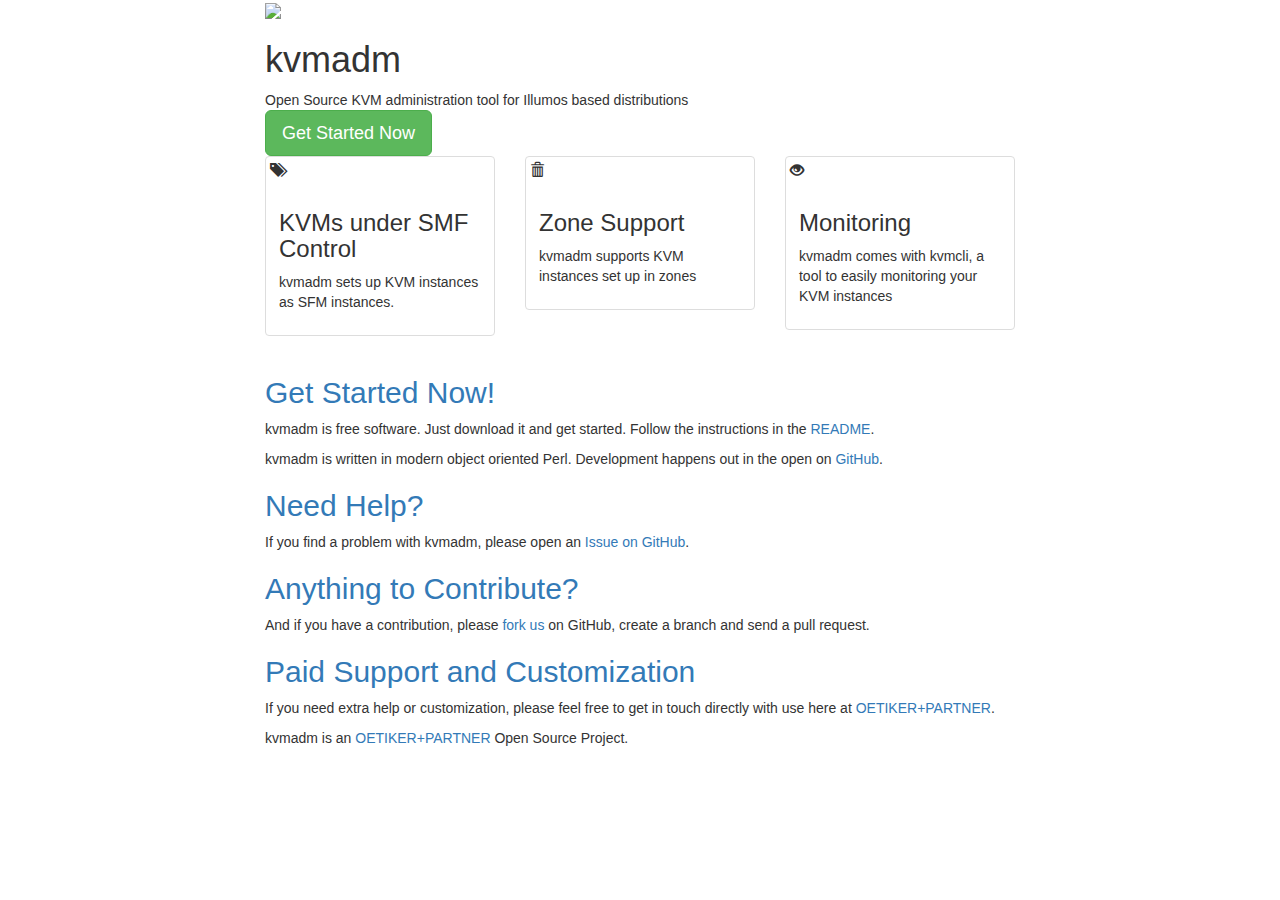
==== index.html @ 2c516295 "- gh-pages" ====
<!DOCTYPE html>
<html lang="en">
    <head>
        <meta charset="utf-8"/>
        <meta http-equiv="X-UA-Compatible" content="IE=edge"/>
        <meta name="viewport" content="width=device-width, initial-scale=1"/>
        <title>kvmadm - an open source KVM administration tool for Illumos based distributions</title>

        <!-- Bootstrap -->
        <link rel="stylesheet" href="https://maxcdn.bootstrapcdn.com/bootstrap/3.2.0/css/bootstrap.min.css"/>
        <link href='http://fonts.googleapis.com/css?family=Orbitron:700|Roboto:400,400italic,700,700italic' rel='stylesheet' type='text/css'>
        <link rel="stylesheet" href="assets/css/style.css"/>
        <!-- HTML5 Shim and Respond.js IE8 support of HTML5 elements and media queries -->
        <!-- WARNING: Respond.js doesn't work if you view the page via file:// -->
        <!--[if lt IE 9]>
            <script src="https://oss.maxcdn.com/html5shiv/3.7.2/html5shiv.min.js"></script>
            <script src="https://oss.maxcdn.com/respond/1.4.2/respond.min.js"></script>
        <![endif]-->
        <script>
          (function(i,s,o,g,r,a,m){i['GoogleAnalyticsObject']=r;i[r]=i[r]||function(){
          (i[r].q=i[r].q||[]).push(arguments)},i[r].l=1*new Date();a=s.createElement(o),
          m=s.getElementsByTagName(o)[0];a.async=1;a.src=g;m.parentNode.insertBefore(a,m)
          })(window,document,'script','//www.google-analytics.com/analytics.js','ga');
        
          ga('create', 'UA-374525-25', 'auto');
          ga('send', 'pageview');
        </script>
        <!-- jQuery (necessary for Bootstrap's JavaScript plugins) -->
        <script src="https://ajax.googleapis.com/ajax/libs/jquery/1.11.1/jquery.min.js"></script>
        <!-- Include all compiled plugins (below), or include individual files as needed -->
        <!-- Latest compiled and minified JavaScript --> 
        <script async src="https://maxcdn.bootstrapcdn.com/bootstrap/3.2.0/js/bootstrap.min.js"></script>
        <script>
           jQuery(document).ready(function(){
                $('.startNow').on('click', function() {
                  ga('send', 'event', 'button', 'click', 'Start Now Clicked');
                });
                $('.goGitHub').on('click', function() {
                  ga('send', 'event', 'link', 'click', 'Goto GitHub');
                });
                $('.goIRC').on('click', function() {
                  ga('send', 'event', 'link', 'click', 'Goto IRC');
                });
                $('.goOP').on('click', function() {
                  ga('send', 'event', 'link', 'click', 'Goto O+P');
                });
           });
        </script>
    </head>
    <body>

        <div class="container">

        </div>
        <div class="container-fluid" id="banner">
            <div class="container">
                <div class="row">
                    <div class="col-xs-12 col-md-10 col-md-offset-1 col-lg-8 col-lg-offset-2">
                        <a href="http://www.oetiker.ch/en/" class="goOP"><img id="oposs-logo" src="assets/images/oposs-logo-white.png"/></a>
                        <h1>kvmadm</h1>
                        <div class="claim">Open Source KVM administration tool for Illumos based distributions</div>
                        <a href="#startnow" class="btn btn-success btn-lg startNow" role="button">Get Started Now</a>
                    </div>
                </div>
            </div>
        </div>

        <div class="container">
            <div class="row">
                <div class="col-xs-12 col-md-10 col-md-offset-1 col-lg-8 col-lg-offset-2">        
                    <div class="row">
                        <div class="col-sm-6 col-md-4">
                            <div class="thumbnail feature">
                                <div class="icon">
                                    <span class="glyphicon glyphicon-tags"></span>
                                </div>
                                <div class="caption">
                                    <h3>KVMs under SMF Control</h3>

                                    <p>kvmadm sets up KVM instances as SFM instances.
                                    </p>

                                </div>
                            </div>
                        </div>
                        <div class="col-sm-6 col-md-4">
                            <div class="thumbnail feature">
                                <div class="icon">
                                    <span class="glyphicon glyphicon-trash"></span>
                                </div>
                                <div class="caption">
                                    <h3>Zone Support</h3>

                                    <p>kvmadm supports KVM instances set up in zones
                                    </p>

                                </div>
                            </div>
                        </div>
                        <div class="col-sm-6 col-md-4">
                            <div class="thumbnail feature">
                                <div class="icon">
                                    <span class="glyphicon glyphicon-eye-open"></span>
                                </div>
                                <div class="caption">
                                    <h3>Monitoring</h3>

                                    <p>kvmadm comes with kvmcli, a tool to easily
                                       monitoring your KVM instances
                                    </p>

                                </div>
                            </div>
                        </div>
                    </div>
                    <div class="row">
                        <div class="col-xs-12">
                             <h2><a name="startnow">Get Started Now!</a></h2>
                             <p>kvmadm is free software. Just download
                             it and get started.  Follow the instructions in
                             the <a class="goGitHub"
                             href="https://github.com/hadfl/kvmadm/blob/master/README.md">README</a>. 
                             </p>
                             
                             <p>kvmadm is written in modern object
                             oriented Perl.  Development happens out in the
                             open on <a class="goGitHub"
                             href="https://github.com/hadfl/kvmadm/">GitHub</a>.</p>
                             
                             <h2><a name="support">Need Help?</a></h2>
                
                             <p>If you find a problem with kvmadm, please
                             open an <a class="goGitHub"
                             href="https://github.com/hadfl/kvmadm/issues">Issue on
                             GitHub</a>.</p>
                             
                             <h2><a name="support">Anything to Contribute?</a></h2>
                                                          
                             <p>And if you have a contribution, please <a class="goGitHub"
                             href="https://github.com/hadfl/kvmadm/fork">fork
                             us</a> on GitHub, create a branch and send a pull
                             request.</p>
                             
                             <h2><a name="support">Paid Support and Customization</a></h2>

                             <p>If you need extra help or customization,
                             please feel free to get in touch directly with
                             use here at <a class="goOP" href="http://www.oetiker.ch/en/kontakt-en-us/">OETIKER+PARTNER</a>.</p>
                             
                        </div>
                    </div>                    
                </div>
            </div>
        </div>

        <div class="container-fluid" id="footer">
             <div class="container">
             <div class="row">
                <div class="col-xs-12 col-md-10 col-md-offset-1 col-lg-8 col-lg-offset-2">
                kvmadm is an <a class="goOP"
                href="http://www.oetiker.ch/en">OETIKER+PARTNER</a> Open Source
                Project.
                </div>                        
             </div>
             </div>
        </div>
                
    </body>
</html>
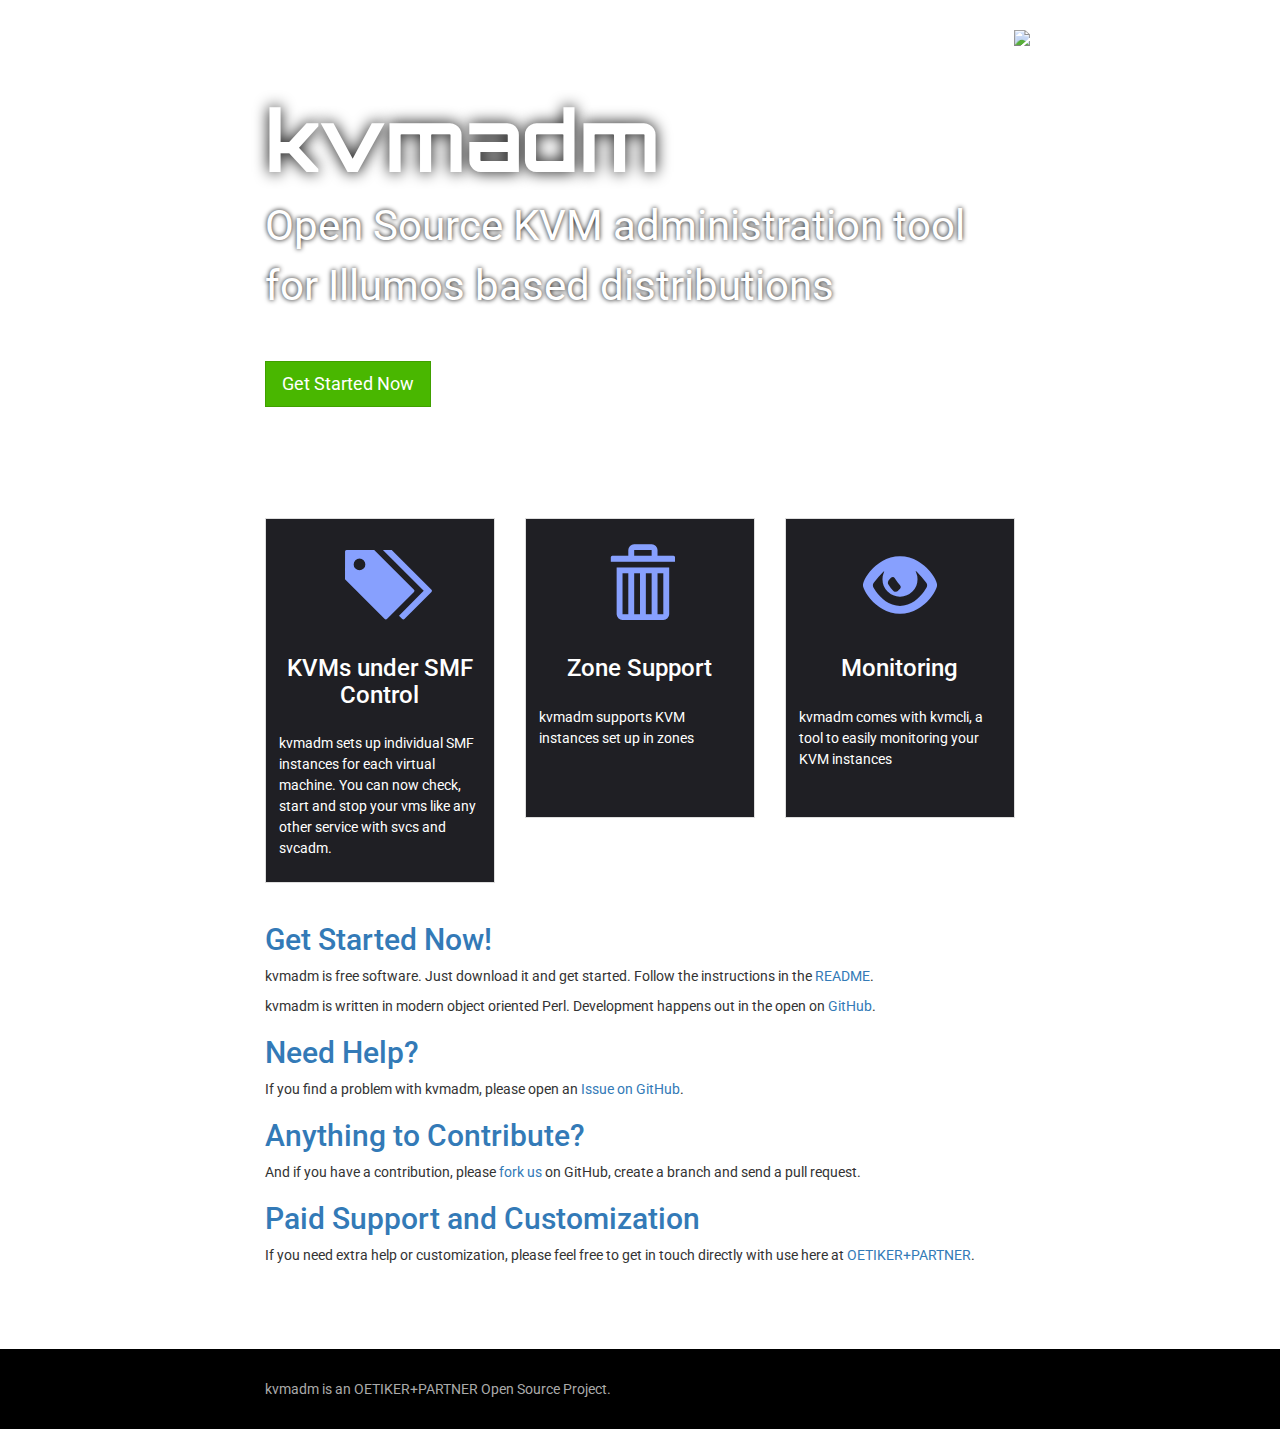
==== commit 0081d39c: "other pic" ====
--- a/index.html
+++ b/index.html
@@ -7,7 +7,7 @@
         <title>kvmadm - an open source KVM administration tool for Illumos based distributions</title>
 
         <!-- Bootstrap -->
-        <link rel="stylesheet" href="https://maxcdn.bootstrapcdn.com/bootstrap/3.2.0/css/bootstrap.min.css"/>
+        <link rel="stylesheet"  href="https://maxcdn.bootstrapcdn.com/bootstrap/3.3.4/css/bootstrap.min.css"/>
         <link href='http://fonts.googleapis.com/css?family=Orbitron:700|Roboto:400,400italic,700,700italic' rel='stylesheet' type='text/css'>
         <link rel="stylesheet" href="assets/css/style.css"/>
         <!-- HTML5 Shim and Respond.js IE8 support of HTML5 elements and media queries -->
@@ -22,14 +22,14 @@
           m=s.getElementsByTagName(o)[0];a.async=1;a.src=g;m.parentNode.insertBefore(a,m)
           })(window,document,'script','//www.google-analytics.com/analytics.js','ga');
         
-          ga('create', 'UA-374525-25', 'auto');
+          ga('create', 'UA-374525-27', 'auto');
           ga('send', 'pageview');
         </script>
         <!-- jQuery (necessary for Bootstrap's JavaScript plugins) -->
-        <script src="https://ajax.googleapis.com/ajax/libs/jquery/1.11.1/jquery.min.js"></script>
+        <script src="https://ajax.googleapis.com/ajax/libs/jquery/2.1.3/jquery.min.js"></script>
         <!-- Include all compiled plugins (below), or include individual files as needed -->
         <!-- Latest compiled and minified JavaScript --> 
-        <script async src="https://maxcdn.bootstrapcdn.com/bootstrap/3.2.0/js/bootstrap.min.js"></script>
+        <script async src="https://maxcdn.bootstrapcdn.com/bootstrap/3.3.4/js/bootstrap.min.js"></script>
         <script>
            jQuery(document).ready(function(){
                 $('.startNow').on('click', function() {
@@ -77,7 +77,10 @@
                                 <div class="caption">
                                     <h3>KVMs under SMF Control</h3>
 
-                                    <p>kvmadm sets up KVM instances as SFM instances.
+                                    <p>kvmadm sets up individual SMF
+                                    instances for each virtual machine. You
+                                    can now check, start and stop your vms like any
+                                    other service with svcs and svcadm.
                                     </p>
 
                                 </div>
--- a/assets/css/style.css
+++ b/assets/css/style.css
@@ -0,0 +1,136 @@
+body {
+    font-family: 'Roboto', sans-serif;
+}
+/* bootstrap overrides */
+
+.btn-lg, .btn-group-lg>.btn {
+    border-radius: 0px;
+}
+
+.btn-success {
+    background-color: #49b700;
+    border-color: #40a000;
+}
+
+.btn-success:hover, .btn-success:focus, .btn-success:active {
+    background-color: #50c800;    
+}
+
+/* our stuff */
+
+#banner {
+    background-image: url(../images/IMG_0136.jpg);
+    background-position: center;
+    background-size: cover;
+    color: #fff;
+    padding-top: 10ex;
+    margin-bottom: 10ex;
+    position: relative;
+    overflow: hidden;
+    padding-bottom: 5ex;    
+}
+
+#oposs-logo {
+    position: absolute;
+    top: -6ex;
+    right: 0ex;
+    height: 35px;
+}
+
+@media (min-width: 750px) {
+    #oposs-logo {
+        height: 41px;
+    }
+}
+
+#banner h1 {
+    font-size: 310%;
+    font-weight: 700;
+    font-family: 'Orbitron', sans-serif;
+    text-shadow: 0px 0px 15px rgba(0, 0, 0, 1);    
+}
+
+@media (min-width: 750px) {
+    #banner h1 {
+        font-size: 600%;
+    }
+}
+
+#banner .claim {
+    font-size: 170%;
+    margin-bottom: 2ex;
+    text-shadow: 0px 0px 5px rgba(0, 0, 0, 1);
+}
+
+@media (min-width: 750px) {
+    #banner .claim {
+        font-size: 300%;
+        margin-bottom: 2ex;
+    }
+}
+
+.thumbnail.feature {
+    border-radius: 0px;
+    background-color: #1f1f24;
+    color: #fff;
+}
+
+.thumbnail.feature:hover, .thumbnail.feature:active {   
+   background-color: #112;
+}
+
+.thumbnail.feature:hover .icon, .thumbnail.feature:active .icon {
+   color: #9aafff;
+   text-shadow: 0px 0px 5px #9aafff;   
+}
+
+@media (min-width: 750px) {
+    .thumbnail.feature {
+        min-height: 100px;
+    }
+}
+
+@media (min-width: 992px) {
+    .thumbnail.feature {
+        min-height: 300px;
+    }
+}
+
+.thumbnail.feature .icon {
+    font-size: 400%;
+    text-align: center;
+    color: #87a0fe;
+    margin-top: 0.6ex;
+    margin-bottom: -0.5ex;
+} 
+
+@media (min-width: 750px) {
+    .thumbnail.feature .icon {
+         font-size: 500%;
+    }
+}
+
+.thumbnail.feature h3 {
+    color: #fff;
+    text-align: center;
+    margin-bottom: 2ex;
+}
+
+.thumbnail.feature p {
+    color: #fff;
+    line-height: 150%;
+}
+
+#footer {
+    padding-top: 4ex;
+    margin-top: 10ex;
+    padding-bottom: 4ex;
+    background-color: black;
+    color: #aaa;
+}
+
+#footer a {
+    color: #aaa;
+}
+
+    
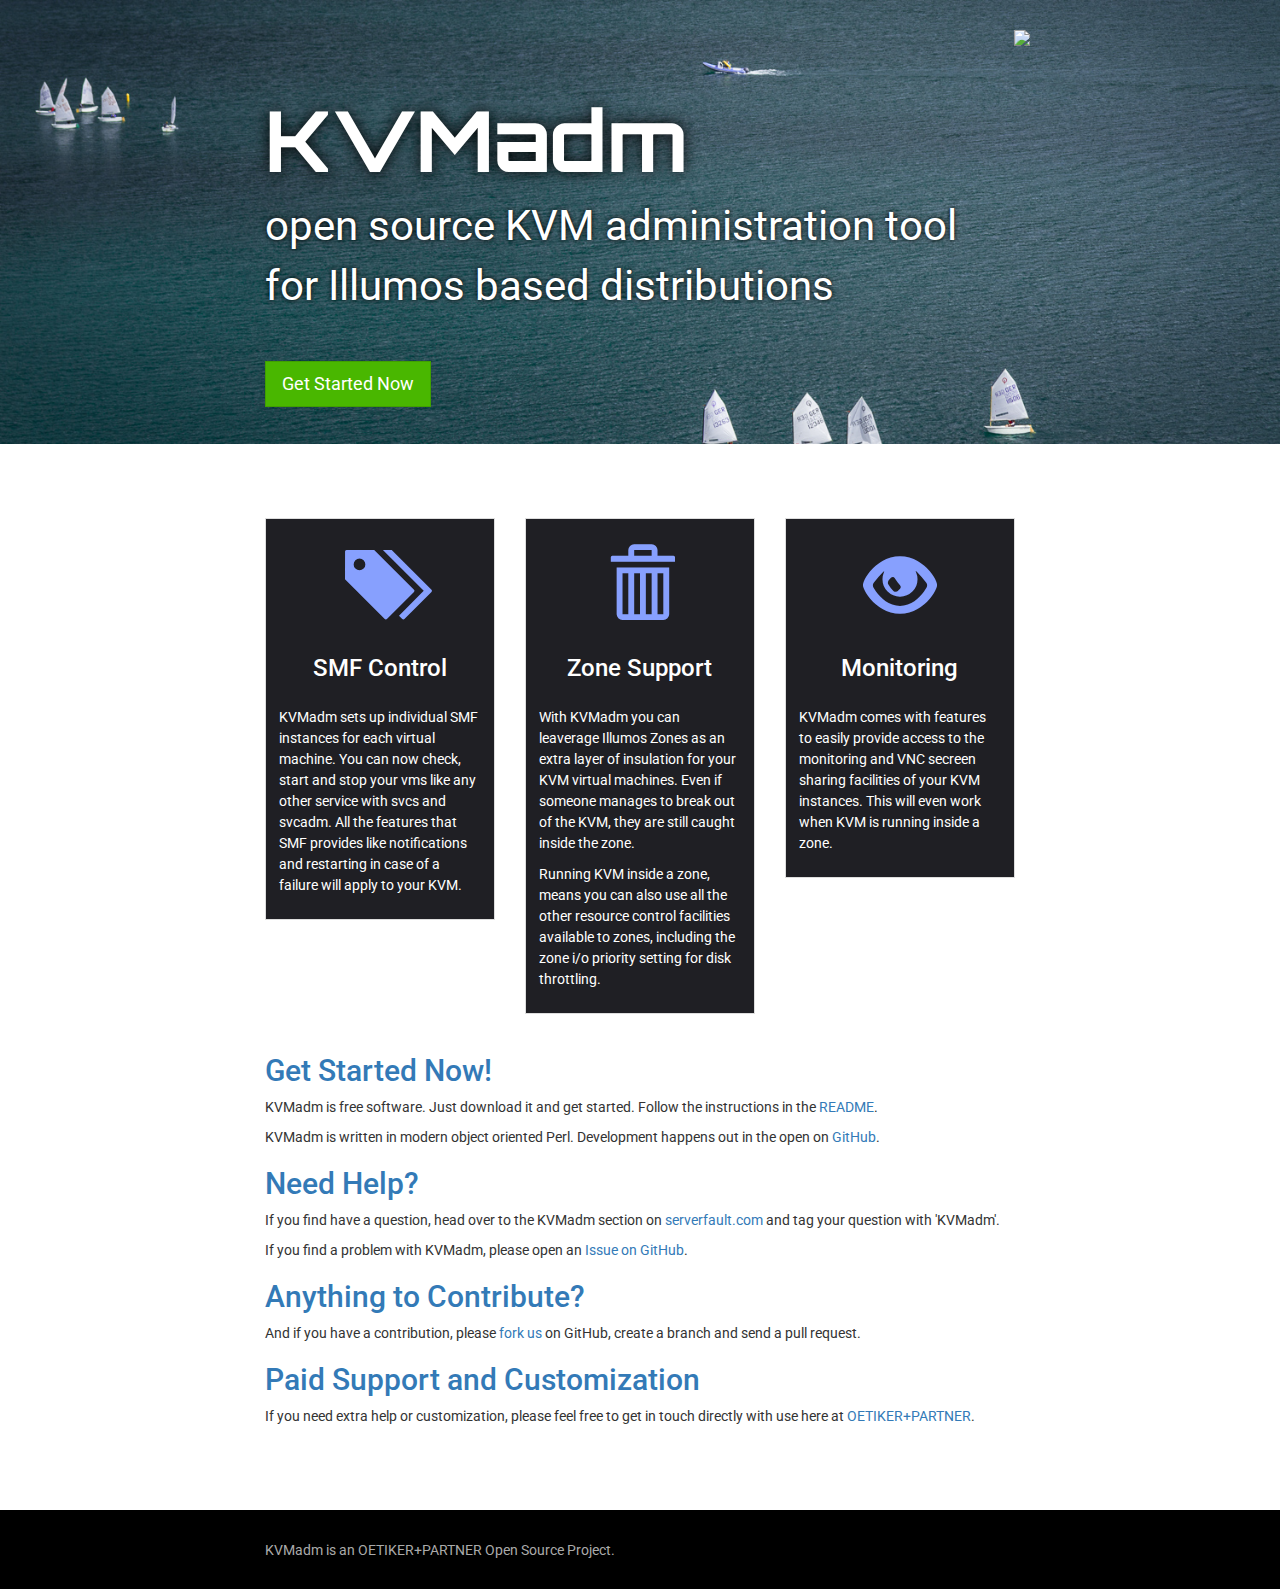
==== commit cc07c083: "more text" ====
--- a/index.html
+++ b/index.html
@@ -4,7 +4,7 @@
         <meta charset="utf-8"/>
         <meta http-equiv="X-UA-Compatible" content="IE=edge"/>
         <meta name="viewport" content="width=device-width, initial-scale=1"/>
-        <title>kvmadm - an open source KVM administration tool for Illumos based distributions</title>
+        <title>KVMadm - an open source KVM administration tool for Illumos based distributions</title>
 
         <!-- Bootstrap -->
         <link rel="stylesheet"  href="https://maxcdn.bootstrapcdn.com/bootstrap/3.3.4/css/bootstrap.min.css"/>
@@ -57,8 +57,8 @@
                 <div class="row">
                     <div class="col-xs-12 col-md-10 col-md-offset-1 col-lg-8 col-lg-offset-2">
                         <a href="http://www.oetiker.ch/en/" class="goOP"><img id="oposs-logo" src="assets/images/oposs-logo-white.png"/></a>
-                        <h1>kvmadm</h1>
-                        <div class="claim">Open Source KVM administration tool for Illumos based distributions</div>
+                        <h1>KVMadm</h1>
+                        <div class="claim">open source KVM administration tool for Illumos based distributions</div>
                         <a href="#startnow" class="btn btn-success btn-lg startNow" role="button">Get Started Now</a>
                     </div>
                 </div>
@@ -75,12 +75,15 @@
                                     <span class="glyphicon glyphicon-tags"></span>
                                 </div>
                                 <div class="caption">
-                                    <h3>KVMs under SMF Control</h3>
+                                    <h3>SMF Control</h3>
 
-                                    <p>kvmadm sets up individual SMF
+                                    <p>KVMadm sets up individual SMF
                                     instances for each virtual machine. You
                                     can now check, start and stop your vms like any
                                     other service with svcs and svcadm.
+                                    All the features that SMF provides like notifications
+                                    and restarting in case of a failure will apply to
+                                    your KVM.
                                     </p>
 
                                 </div>
@@ -94,9 +97,17 @@
                                 <div class="caption">
                                     <h3>Zone Support</h3>
 
-                                    <p>kvmadm supports KVM instances set up in zones
+                                    <p>With KVMadm you can leaverage Illumos
+                                    Zones as an extra layer of insulation
+                                    for your KVM virtual machines.  Even if
+                                    someone manages to break out of the KVM,
+                                    they are still caught inside the zone. 
                                     </p>
-
+                                    <p>Running KVM inside a zone, means you
+                                    can also use all the other resource
+                                    control facilities available to zones,
+                                    including the zone i/o priority
+                                    setting for disk throttling.</p>
                                 </div>
                             </div>
                         </div>
@@ -108,9 +119,12 @@
                                 <div class="caption">
                                     <h3>Monitoring</h3>
 
-                                    <p>kvmadm comes with kvmcli, a tool to easily
-                                       monitoring your KVM instances
-                                    </p>
+                                    <p>KVMadm comes with features to easily
+                                       provide access to the monitoring and
+                                       VNC secreen sharing facilities of your KVM instances.
+                                       This will even work when KVM is running
+                                       inside a zone.
+                                     </p>
 
                                 </div>
                             </div>
@@ -119,28 +133,33 @@
                     <div class="row">
                         <div class="col-xs-12">
                              <h2><a name="startnow">Get Started Now!</a></h2>
-                             <p>kvmadm is free software. Just download
+                             <p>KVMadm is free software. Just download
                              it and get started.  Follow the instructions in
                              the <a class="goGitHub"
-                             href="https://github.com/hadfl/kvmadm/blob/master/README.md">README</a>. 
+                             href="https://github.com/hadfl/KVMadm/blob/master/README.md">README</a>. 
                              </p>
                              
-                             <p>kvmadm is written in modern object
+                             <p>KVMadm is written in modern object
                              oriented Perl.  Development happens out in the
                              open on <a class="goGitHub"
-                             href="https://github.com/hadfl/kvmadm/">GitHub</a>.</p>
+                             href="https://github.com/hadfl/KVMadm/">GitHub</a>.</p>
                              
                              <h2><a name="support">Need Help?</a></h2>
                 
-                             <p>If you find a problem with kvmadm, please
+                             <p>If you find have a question, head over to
+                             the KVMadm section on <a class="goServerFault"
+                             href="http://serverfault.com/questions/tagged/KVMadm">serverfault.com</a> and tag your question with
+                             'KVMadm'. </p>
+                                                                                     
+                             <p>If you find a problem with KVMadm, please
                              open an <a class="goGitHub"
-                             href="https://github.com/hadfl/kvmadm/issues">Issue on
+                             href="https://github.com/hadfl/KVMadm/issues">Issue on
                              GitHub</a>.</p>
                              
                              <h2><a name="support">Anything to Contribute?</a></h2>
                                                           
                              <p>And if you have a contribution, please <a class="goGitHub"
-                             href="https://github.com/hadfl/kvmadm/fork">fork
+                             href="https://github.com/hadfl/KVMadm/fork">fork
                              us</a> on GitHub, create a branch and send a pull
                              request.</p>
                              
@@ -160,7 +179,7 @@
              <div class="container">
              <div class="row">
                 <div class="col-xs-12 col-md-10 col-md-offset-1 col-lg-8 col-lg-offset-2">
-                kvmadm is an <a class="goOP"
+                KVMadm is an <a class="goOP"
                 href="http://www.oetiker.ch/en">OETIKER+PARTNER</a> Open Source
                 Project.
                 </div>                        
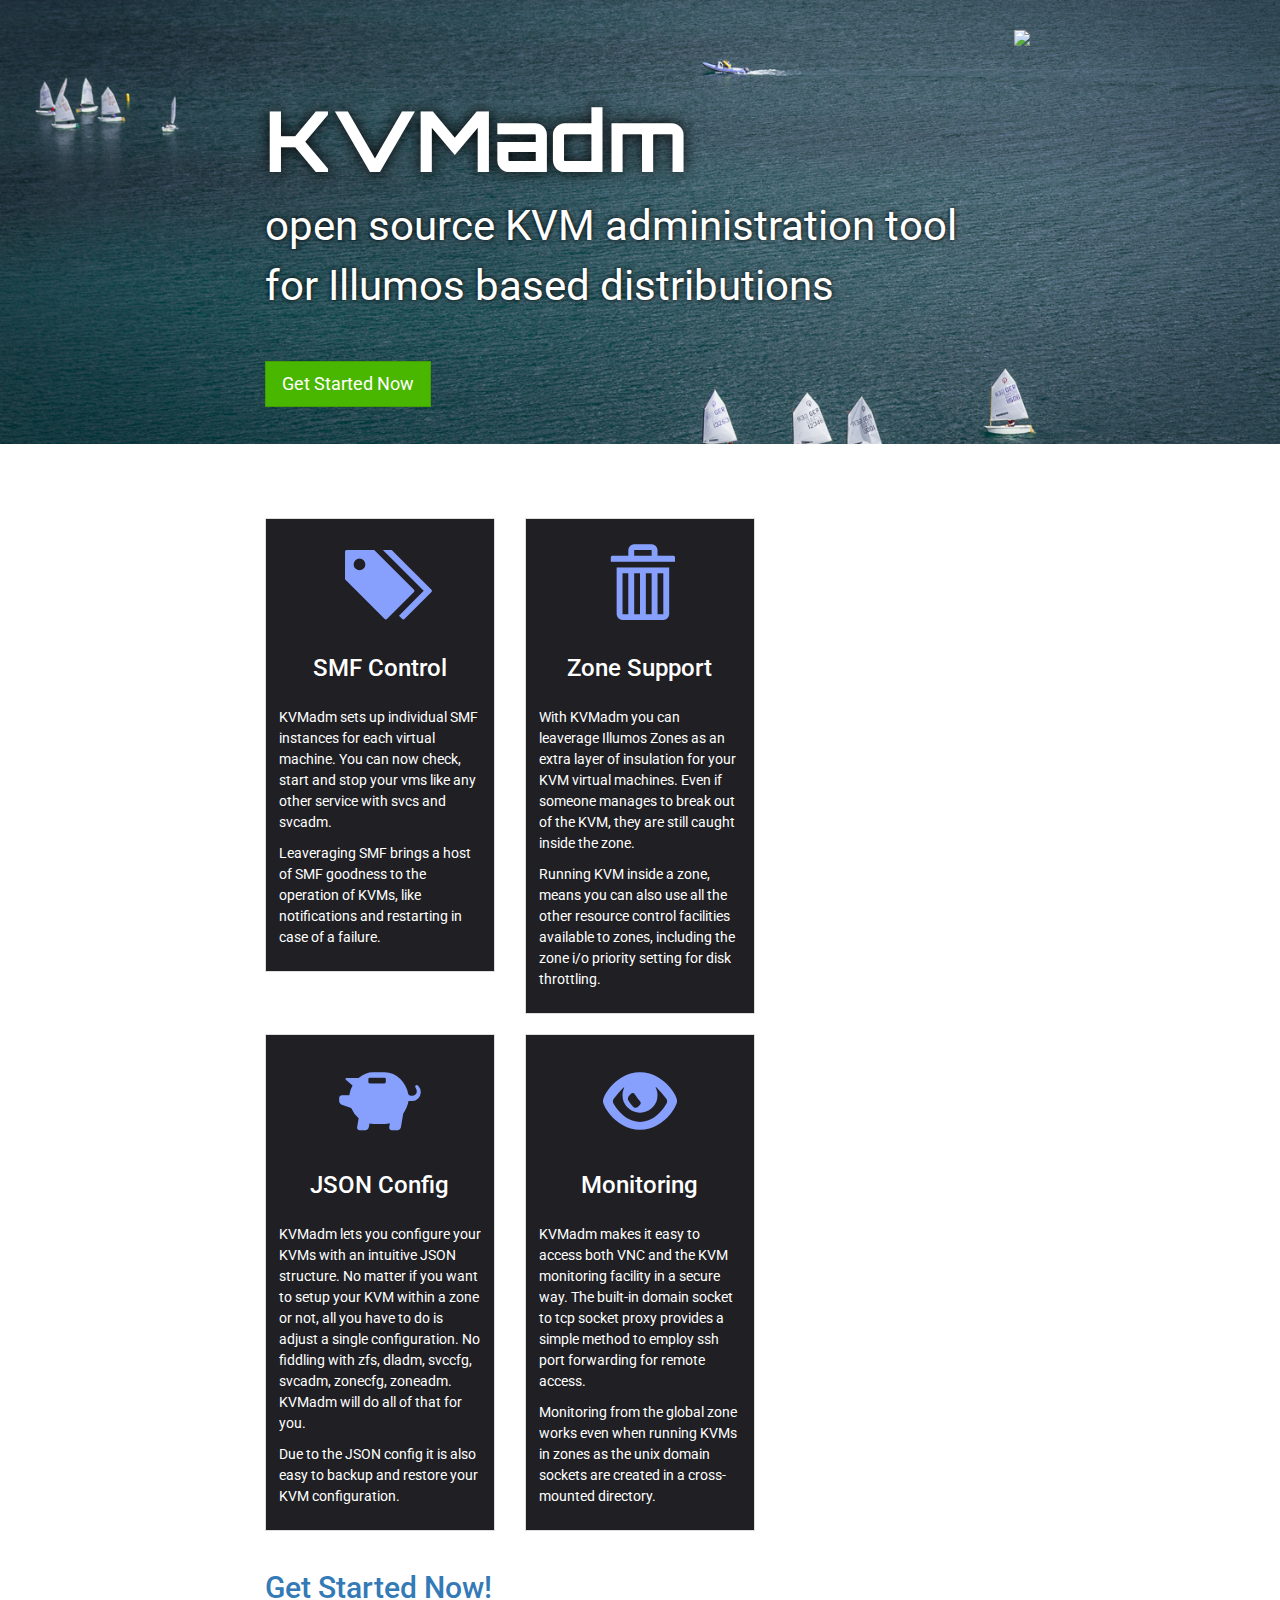
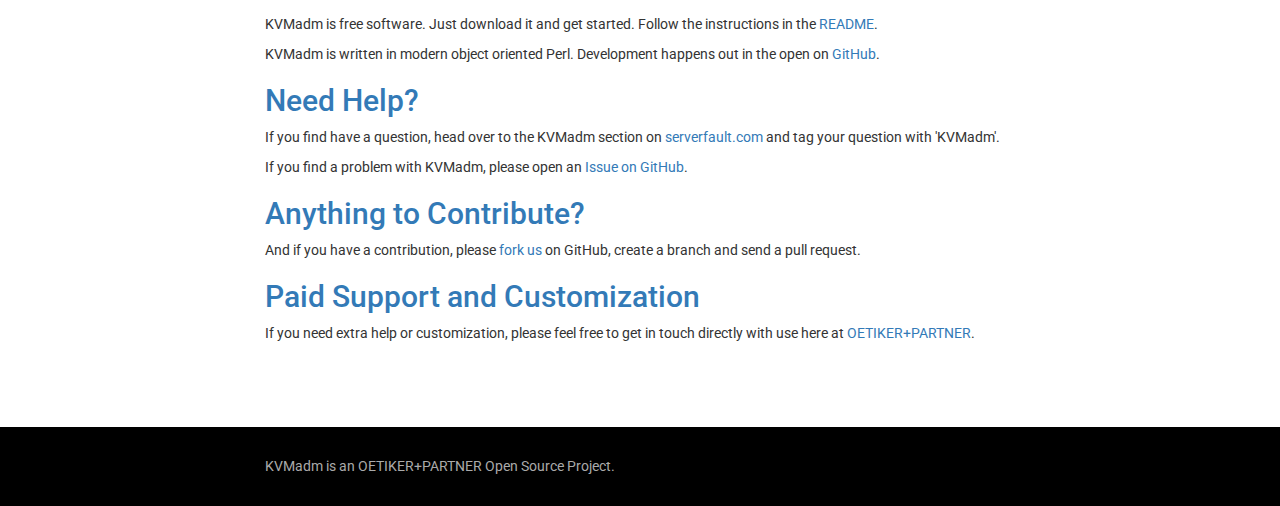
==== commit 53930a86: "- two rows" ====
--- a/index.html
+++ b/index.html
@@ -80,10 +80,10 @@
                                     <p>KVMadm sets up individual SMF
                                     instances for each virtual machine. You
                                     can now check, start and stop your vms like any
-                                    other service with svcs and svcadm.
-                                    All the features that SMF provides like notifications
-                                    and restarting in case of a failure will apply to
-                                    your KVM.
+                                    other service with svcs and svcadm.</p>
+                                    <p>Leaveraging SMF brings a host of SMF
+                                    goodness to the operation of KVMs, like notifications
+                                    and restarting in case of a failure.
                                     </p>
 
                                 </div>
@@ -111,6 +111,28 @@
                                 </div>
                             </div>
                         </div>
+                    </div>
+                    <div class="row">
+                        <div class="col-sm-6 col-md-4">
+                            <div class="thumbnail feature">
+                                <div class="icon">
+                                    <span class="glyphicon glyphicon-piggy-bank"></span>
+                                </div>
+                                <div class="caption">
+                                    <h3>JSON Config</h3>
+
+                                    <p>KVMadm lets you configure your KVMs with
+                                    an intuitive JSON structure. No matter if you
+                                    want to setup your KVM within a zone or not,
+                                    all you have to do is adjust a single configuration.
+                                    No fiddling with zfs, dladm, svccfg, svcadm,
+                                    zonecfg, zoneadm. KVMadm will do all of that for you.
+                                    </p>
+                                    <p>Due to the JSON config it is also easy to backup
+                                    and restore your KVM configuration.</p>
+                                 </div>
+                            </div>
+                        </div>
                         <div class="col-sm-6 col-md-4">
                             <div class="thumbnail feature">
                                 <div class="icon">
@@ -119,14 +141,18 @@
                                 <div class="caption">
                                     <h3>Monitoring</h3>
 
-                                    <p>KVMadm comes with features to easily
-                                       provide access to the monitoring and
-                                       VNC secreen sharing facilities of your KVM instances.
-                                       This will even work when KVM is running
-                                       inside a zone.
-                                     </p>
-
-                                </div>
+                                    <p>KVMadm makes it easy to access both
+                                    VNC and the KVM monitoring facility in a
+                                    secure way. The built-in domain socket
+                                    to tcp socket proxy provides a simple
+                                    method to employ ssh port forwarding
+                                    for remote access.
+                                    </p>
+                                    <p>Monitoring from the global zone works
+                                    even when running KVMs in zones as the
+                                    unix domain sockets are created in a
+                                    cross-mounted directory.</p>
+                                 </div>
                             </div>
                         </div>
                     </div>
